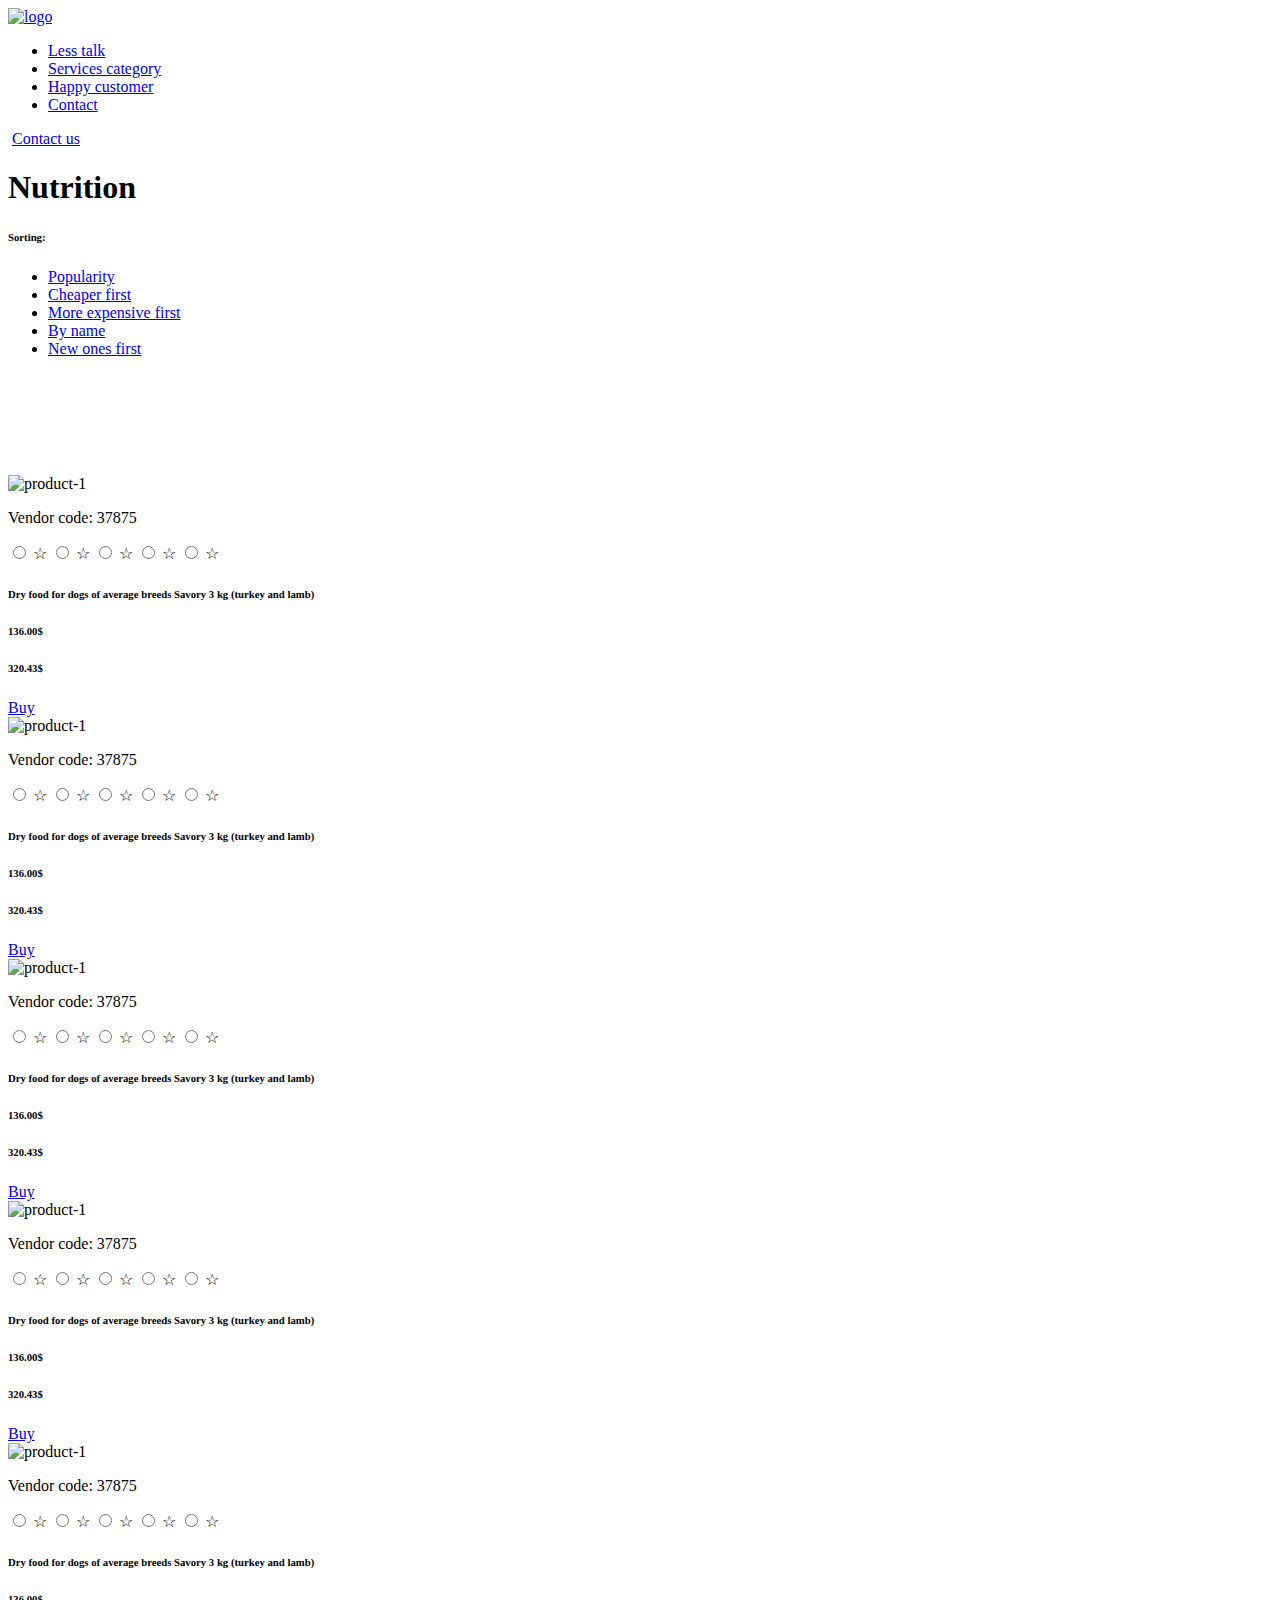
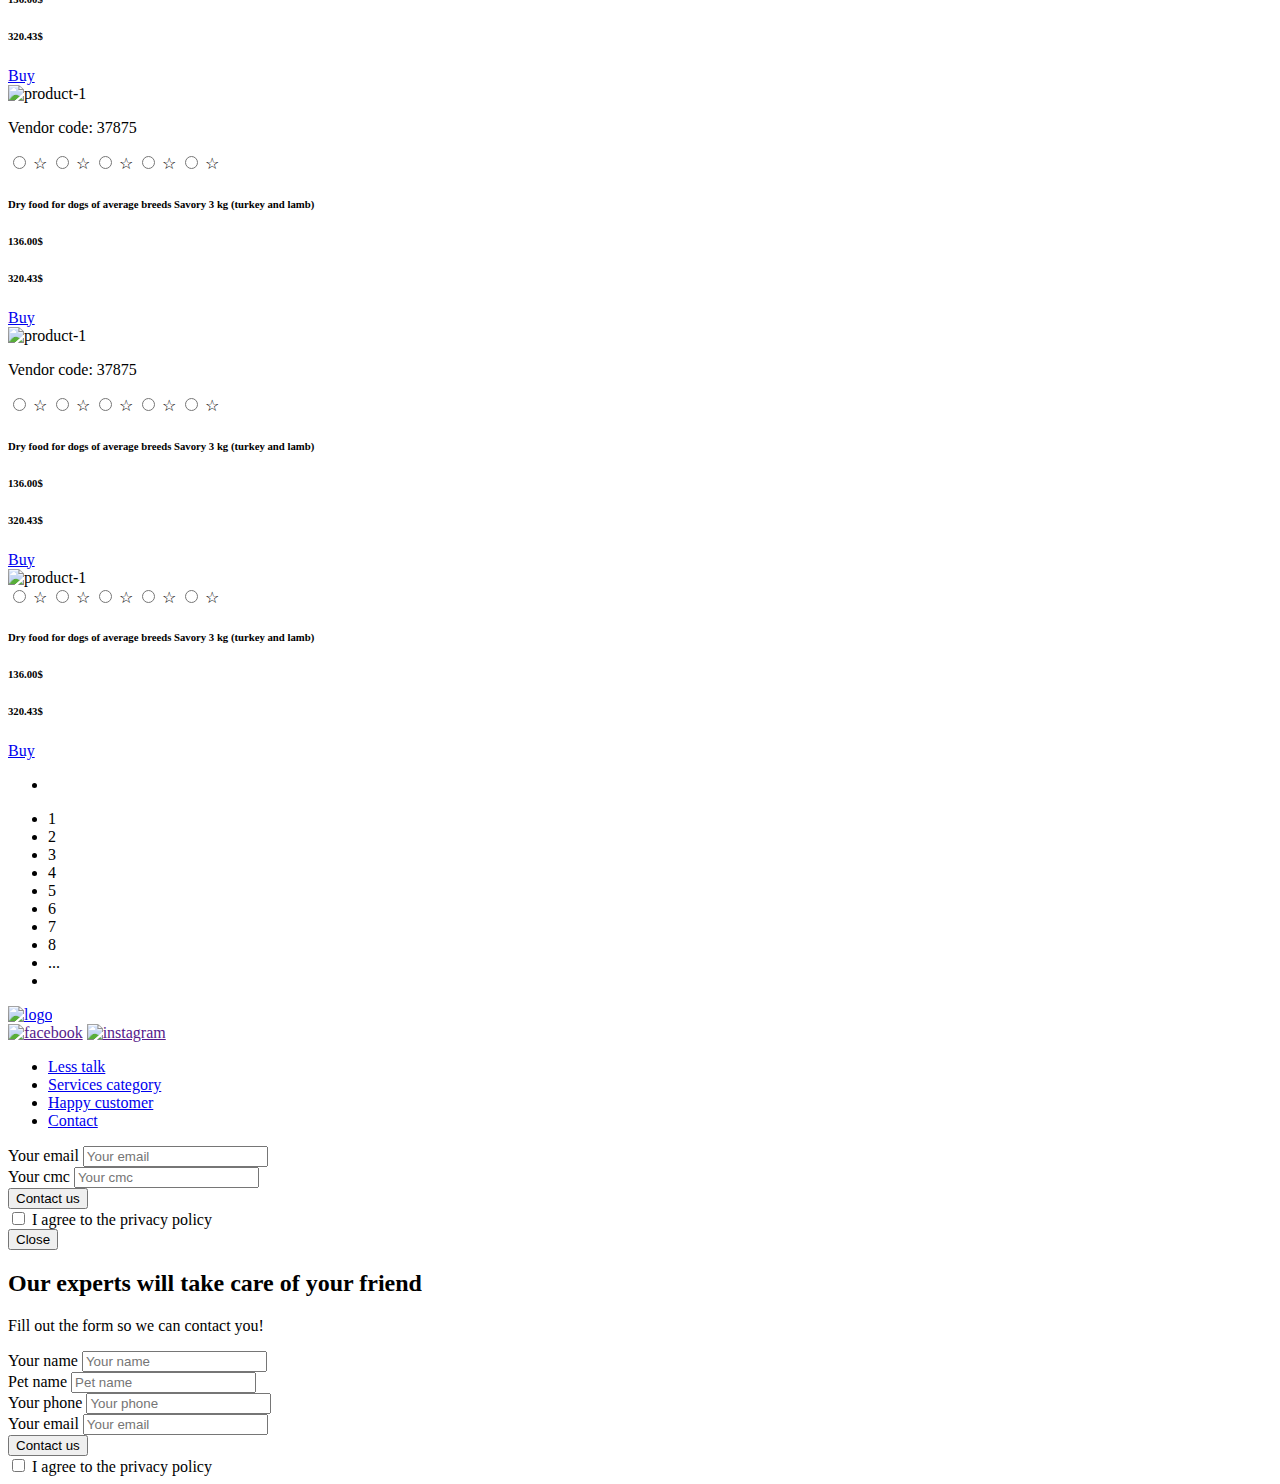
==== nutrition.html @ 40136685 "Add files via upload" ====
<!DOCTYPE html>
<html lang="en">
  <head>
    <meta charset="UTF-8" />
    <meta name="viewport" content="width=device-width, initial-scale=1.0" />
    <link rel="stylesheet" href="./css/styles.min.css" />
    <title>Dog Club</title>
    <!-- ------------------------slider link -------------------- -->
    <link
      rel="stylesheet"
      href="https://cdn.jsdelivr.net/npm/swiper@9/swiper-bundle.min.css"
    />
  </head>
  <body>
    <!-- ========================================================== -->
    <header class="header">
      <div class="wrapper">
        <div clas=" wrapper-absolute">
          <div class="header__wrapper">
            <nav class="header__nav">
              <a href="/"
                ><img class="logo" src="../images/logo.svg" alt="logo"
              /></a>
              <ul class="header__list">
                <li>
                  <a class="text-link" href="#less-talk">Less talk</a>
                </li>
                <li>
                  <a class="text-link active" href="#service-category"
                    >Services category</a
                  >
                </li>
                <li>
                  <a class="text-link" href="#happy-customer">Happy customer</a>
                </li>
                <li><a class="text-link" href="#contact">Contact</a></li>
              </ul>
              <div class="header__cart-button">
                <a href=""><img src="../images/cart.svg" alt="" /></a>
                <a class="button modal-btn-open" type="submit" href="#"
                  >Contact us</a
                >
              </div>
            </nav>
          </div>
        </div>
      </div>
    </header>
    <!-- ========================================================== -->
    <section class="main-section">
      <div class="main-wrapper">
        <div class="main-section__wrapper">
          <h1 class="text-h2-orange">Nutrition</h1>
          <div class="main-section__sort">
            <div class="main-section__sorting">
              <h6 class="text-h6-bold">Sorting:</h6>
              <ul class="main-section__list">
                <li class="main-section__item active">
                  <a class="text-h4-black" href="#">Popularity</a>
                </li>
                <li class="main-section__item">
                  <a class="text-h4-black" href="#">Cheaper first</a>
                </li>
                <li class="main-section__item">
                  <a class="text-h4-black" href="#">More expensive first</a>
                </li>
                <li class="main-section__item"><a href="#">By name</a></li>
                <li class="main-section__item">
                  <a class="text-h4-black" href="#">New ones first</a>
                </li>
              </ul>
            </div>
          </div>
        </div>
      </div>
    </section>
    <!-- ========================================================== -->
    <section class="products">
      <div class="main-wrapper">
        <div class="products-section__wrapper">
          <svg class="paw-18" width="97" height="97">
            <use href="./images/sprite.svg#icon-paw"></use>
          </svg>

          <svg class="paw-19" width="97" height="97">
            <use href="./images/sprite.svg#icon-paw"></use>
          </svg>

          <svg class="paw-20" width="97" height="97">
            <use href="./images/sprite.svg#icon-paw"></use>
          </svg>

          <svg class="paw-21" width="97" height="97">
            <use href="./images/sprite.svg#icon-paw"></use>
          </svg>

          <svg class="paw-22" width="97" height="97">
            <use href="./images/sprite.svg#icon-paw"></use>
          </svg>

          <svg class="paw-23" width="97" height="97">
            <use href="./images/sprite.svg#icon-paw"></use>
          </svg>
          <div class="products__grid">
            <div class="products__grid-item">
              <div class="products__grid-img">
                <img src="../images/products/product-1.png" alt="product-1" />
              </div>
              <div class="products__rating">
                <p>Vendor code: 37875</p>

                <div class="rating">
                  <input
                    class="rating__input"
                    type="radio"
                    id="1"
                    name="rating"
                  />
                  <label class="rating__label" for="1">☆</label>

                  <input
                    class="rating__input"
                    type="radio"
                    id="2"
                    name="rating"
                  />
                  <label class="rating__label" for="2">☆</label>

                  <input
                    class="rating__input"
                    type="radio"
                    id="3"
                    name="rating"
                  />
                  <label class="rating__label" for="3">☆</label>

                  <input
                    class="rating__input"
                    type="radio"
                    id="4"
                    name="rating"
                  />
                  <label class="rating__label" for="4">☆</label>

                  <input
                    class="rating__input"
                    type="radio"
                    id="5"
                    name="rating"
                  />
                  <label class="rating__label" for="5">☆</label>
                </div>
              </div>
              <div class="products__block">
                <h6 class="text-h4-black centered">
                  Dry food for dogs of average breeds Savory 3 kg (turkey and
                  lamb)
                </h6>
                <div class="products__price-block">
                  <h6 class="products__price-sale">136.00$</h6>
                  <h6 class="products__price">320.43$</h6>
                </div>
              </div>
              <a class="products__button" href="#">Buy</a>
            </div>

            <div class="products__grid-item">
              <div class="products__grid-img">
                <img src="../images/products/product-1.png" alt="product-1" />
              </div>
              <div class="products__rating">
                <p>Vendor code: 37875</p>

                <div class="rating">
                  <input
                    class="rating__input"
                    type="radio"
                    id="1"
                    name="rating"
                  />
                  <label class="rating__label" for="1">☆</label>

                  <input
                    class="rating__input"
                    type="radio"
                    id="2"
                    name="rating"
                  />
                  <label class="rating__label" for="2">☆</label>

                  <input
                    class="rating__input"
                    type="radio"
                    id="3"
                    name="rating"
                  />
                  <label class="rating__label" for="3">☆</label>

                  <input
                    class="rating__input"
                    type="radio"
                    id="4"
                    name="rating"
                  />
                  <label class="rating__label" for="4">☆</label>

                  <input
                    class="rating__input"
                    type="radio"
                    id="5"
                    name="rating"
                  />
                  <label class="rating__label" for="5">☆</label>
                </div>
              </div>
              <div class="products__block">
                <h6 class="text-h4-black centered">
                  Dry food for dogs of average breeds Savory 3 kg (turkey and
                  lamb)
                </h6>
                <div class="products__price-block">
                  <h6 class="products__price-sale">136.00$</h6>
                  <h6 class="products__price">320.43$</h6>
                </div>
              </div>
              <a class="products__button" href="#">Buy</a>
            </div>

            <div class="products__grid-item">
              <div class="products__grid-img">
                <img src="../images/products/product-1.png" alt="product-1" />
              </div>
              <div class="products__rating">
                <p>Vendor code: 37875</p>

                <div class="rating">
                  <input
                    class="rating__input"
                    type="radio"
                    id="1"
                    name="rating"
                  />
                  <label class="rating__label" for="1">☆</label>

                  <input
                    class="rating__input"
                    type="radio"
                    id="2"
                    name="rating"
                  />
                  <label class="rating__label" for="2">☆</label>

                  <input
                    class="rating__input"
                    type="radio"
                    id="3"
                    name="rating"
                  />
                  <label class="rating__label" for="3">☆</label>

                  <input
                    class="rating__input"
                    type="radio"
                    id="4"
                    name="rating"
                  />
                  <label class="rating__label" for="4">☆</label>

                  <input
                    class="rating__input"
                    type="radio"
                    id="5"
                    name="rating"
                  />
                  <label class="rating__label" for="5">☆</label>
                </div>
              </div>
              <div class="products__block">
                <h6 class="text-h4-black centered">
                  Dry food for dogs of average breeds Savory 3 kg (turkey and
                  lamb)
                </h6>
                <div class="products__price-block">
                  <h6 class="products__price-sale">136.00$</h6>
                  <h6 class="products__price">320.43$</h6>
                </div>
              </div>
              <a class="products__button" href="#">Buy</a>
            </div>

            <div class="products__grid-item">
              <div class="products__grid-img">
                <img src="../images/products/product-1.png" alt="product-1" />
              </div>
              <div class="products__rating">
                <p>Vendor code: 37875</p>

                <div class="rating">
                  <input
                    class="rating__input"
                    type="radio"
                    id="1"
                    name="rating"
                  />
                  <label class="rating__label" for="1">☆</label>

                  <input
                    class="rating__input"
                    type="radio"
                    id="2"
                    name="rating"
                  />
                  <label class="rating__label" for="2">☆</label>

                  <input
                    class="rating__input"
                    type="radio"
                    id="3"
                    name="rating"
                  />
                  <label class="rating__label" for="3">☆</label>

                  <input
                    class="rating__input"
                    type="radio"
                    id="4"
                    name="rating"
                  />
                  <label class="rating__label" for="4">☆</label>

                  <input
                    class="rating__input"
                    type="radio"
                    id="5"
                    name="rating"
                  />
                  <label class="rating__label" for="5">☆</label>
                </div>
              </div>
              <div class="products__block">
                <h6 class="text-h4-black centered">
                  Dry food for dogs of average breeds Savory 3 kg (turkey and
                  lamb)
                </h6>
                <div class="products__price-block">
                  <h6 class="products__price-sale">136.00$</h6>
                  <h6 class="products__price">320.43$</h6>
                </div>
              </div>
              <a class="products__button" href="#">Buy</a>
            </div>

            <div class="products__grid-item">
              <div class="products__grid-img">
                <img src="../images/products/product-1.png" alt="product-1" />
              </div>
              <div class="products__rating">
                <p>Vendor code: 37875</p>

                <div class="rating">
                  <input
                    class="rating__input"
                    type="radio"
                    id="1"
                    name="rating"
                  />
                  <label class="rating__label" for="1">☆</label>

                  <input
                    class="rating__input"
                    type="radio"
                    id="2"
                    name="rating"
                  />
                  <label class="rating__label" for="2">☆</label>

                  <input
                    class="rating__input"
                    type="radio"
                    id="3"
                    name="rating"
                  />
                  <label class="rating__label" for="3">☆</label>

                  <input
                    class="rating__input"
                    type="radio"
                    id="4"
                    name="rating"
                  />
                  <label class="rating__label" for="4">☆</label>

                  <input
                    class="rating__input"
                    type="radio"
                    id="5"
                    name="rating"
                  />
                  <label class="rating__label" for="5">☆</label>
                </div>
              </div>
              <div class="products__block">
                <h6 class="text-h4-black centered">
                  Dry food for dogs of average breeds Savory 3 kg (turkey and
                  lamb)
                </h6>
                <div class="products__price-block">
                  <h6 class="products__price-sale">136.00$</h6>
                  <h6 class="products__price">320.43$</h6>
                </div>
              </div>
              <a class="products__button" href="#">Buy</a>
            </div>

            <div class="products__grid-item">
              <div class="products__grid-img">
                <img src="../images/products/product-1.png" alt="product-1" />
              </div>
              <div class="products__rating">
                <p>Vendor code: 37875</p>

                <div class="rating">
                  <input
                    class="rating__input"
                    type="radio"
                    id="1"
                    name="rating"
                  />
                  <label class="rating__label" for="1">☆</label>

                  <input
                    class="rating__input"
                    type="radio"
                    id="2"
                    name="rating"
                  />
                  <label class="rating__label" for="2">☆</label>

                  <input
                    class="rating__input"
                    type="radio"
                    id="3"
                    name="rating"
                  />
                  <label class="rating__label" for="3">☆</label>

                  <input
                    class="rating__input"
                    type="radio"
                    id="4"
                    name="rating"
                  />
                  <label class="rating__label" for="4">☆</label>

                  <input
                    class="rating__input"
                    type="radio"
                    id="5"
                    name="rating"
                  />
                  <label class="rating__label" for="5">☆</label>
                </div>
              </div>
              <div class="products__block">
                <h6 class="text-h4-black centered">
                  Dry food for dogs of average breeds Savory 3 kg (turkey and
                  lamb)
                </h6>
                <div class="products__price-block">
                  <h6 class="products__price-sale">136.00$</h6>
                  <h6 class="products__price">320.43$</h6>
                </div>
              </div>
              <a class="products__button" href="#">Buy</a>
            </div>

            <div class="products__grid-item">
              <div class="products__grid-img">
                <img src="../images/products/product-1.png" alt="product-1" />
              </div>
              <div class="products__rating">
                <p>Vendor code: 37875</p>

                <div class="rating">
                  <input
                    class="rating__input"
                    type="radio"
                    id="1"
                    name="rating"
                  />
                  <label class="rating__label" for="1">☆</label>

                  <input
                    class="rating__input"
                    type="radio"
                    id="2"
                    name="rating"
                  />
                  <label class="rating__label" for="2">☆</label>

                  <input
                    class="rating__input"
                    type="radio"
                    id="3"
                    name="rating"
                  />
                  <label class="rating__label" for="3">☆</label>

                  <input
                    class="rating__input"
                    type="radio"
                    id="4"
                    name="rating"
                  />
                  <label class="rating__label" for="4">☆</label>

                  <input
                    class="rating__input"
                    type="radio"
                    id="5"
                    name="rating"
                  />
                  <label class="rating__label" for="5">☆</label>
                </div>
              </div>
              <div class="products__block">
                <h6 class="text-h4-black centered">
                  Dry food for dogs of average breeds Savory 3 kg (turkey and
                  lamb)
                </h6>
                <div class="products__price-block">
                  <h6 class="products__price-sale">136.00$</h6>
                  <h6 class="products__price">320.43$</h6>
                </div>
              </div>
              <a class="products__button" href="#">Buy</a>
            </div>

            <div class="products__grid-item">
              <div class="products__grid-img">
                <img src="../images/products/product-1.png" alt="product-1" />
              </div>
              <div class="rating">
                <input
                  class="rating__input"
                  type="radio"
                  id="1"
                  name="rating"
                />
                <label class="rating__label" for="1">☆</label>

                <input
                  class="rating__input"
                  type="radio"
                  id="2"
                  name="rating"
                />
                <label class="rating__label" for="2">☆</label>

                <input
                  class="rating__input"
                  type="radio"
                  id="3"
                  name="rating"
                />
                <label class="rating__label" for="3">☆</label>

                <input
                  class="rating__input"
                  type="radio"
                  id="4"
                  name="rating"
                />
                <label class="rating__label" for="4">☆</label>

                <input
                  class="rating__input"
                  type="radio"
                  id="5"
                  name="rating"
                />
                <label class="rating__label" for="5">☆</label>
              </div>
              <div class="products__block">
                <h6 class="text-h4-black centered">
                  Dry food for dogs of average breeds Savory 3 kg (turkey and
                  lamb)
                </h6>
                <div class="products__price-block">
                  <h6 class="products__price-sale">136.00$</h6>
                  <h6 class="products__price">320.43$</h6>
                </div>
              </div>
              <a class="products__button" href="#">Buy</a>
            </div>
          </div>
        </div>
        <div class="products__pagination-wrapper">
          <div class="products__pagination">
            <ul class="products__pagination-list">
              <li><div class="button__arrow-left arrow-left"></div></li>
              <li>1</li>
              <li>2</li>
              <li>3</li>
              <li>4</li>
              <li>5</li>
              <li>6</li>
              <li>7</li>
              <li>8</li>
              <li>...</li>
              <li><div class="button__arrow-right arrow-right"></div></li>
            </ul>
          </div>
        </div>
      </div>
    </section>
    <!-- ========================================================== -->
    <footer class="footer">
      <div class="wrapper">
        <div class="footer__wrapper">
          <div class="footer__left-block">
            <a href="/"
              ><img class="footer__logo" src="../images/logo.svg" alt="logo"
            /></a>
            <div class="footer__social">
              <a href=""><img src="../images/facebook.png" alt="facebook" /></a>
              <a href=""
                ><img src="../images/instagram.png" alt="instagram"
              /></a>
            </div>
          </div>
          <ul class="footer__list">
            <li><a class="text-link" href="#less-talk">Less talk</a></li>
            <li>
              <a class="text-link" href="#service-category"
                >Services category</a
              >
            </li>
            <li>
              <a class="text-link" href="#happy-customer">Happy customer</a>
            </li>
            <li><a class="text-link" href="#contact">Contact</a></li>
          </ul>

          <div class="footer__right-block">
            <!-- ------- form----------- -->
            <form class="footer-form" action="">
              <div class="footer-form__field">
                <label class="input__label visually-hidden" for="email">
                  Your email
                </label>

                <input
                  class="footer-form__input-email input__control-footer text-form-footer footer-form__input"
                  type="text"
                  name="email"
                  id="email"
                  placeholder="Your email"
                  required
                />
              </div>

              <div class="footer-form__field">
                <label class="input__label visually-hidden" for="cmc">
                  Your cmc
                </label>

                <input
                  class="footer-form__input input__control-footer text-form-footer"
                  type="text"
                  name="cmc"
                  id="cmc"
                  placeholder="Your cmc"
                  required
                />
              </div>

              <div class="footer-form__button-policy">
                <button class="footer-form__button button" type="submit">
                  Contact us
                </button>
                <div class="footer-form__field input">
                  <input
                    class="footer-form__policy"
                    type="checkbox"
                    name="checkbox"
                    id="checkbox"
                    placeholder="I agree to the privacy policy"
                    required
                  />
                  <label class="footer-form__label-policy" for="email">
                    I agree to the privacy policy
                  </label>
                </div>
              </div>
            </form>
          </div>
        </div>
      </div>
    </footer>
    <!-- ========================================================== -->
    <!--  modal -->
    <div class="backdrop is-hidden">
      <div class="modal">
        <button class="modal__btn-close modal-btn-close" type="button">
          Close
        </button>
        <div class="modal__block">
          <div class="modal__title">
            <h2 class="text-h2 centered">
              Our experts will take care of your friend
            </h2>
            <p class="text-p text-p--grey">
              Fill out the form so we can contact you!
            </p>
          </div>
          <form name="contact-form" autocomplete="off">
            <div class="contact-form__field contact-form-input">
              <label
                class="contact-form-input__label visually-hidden"
                for="user-name"
              >
                Your name
              </label>
              <input
                class="contact-form-input__control contact-form__user-name"
                type="text"
                name="user-name"
                id="user-name"
                placeholder="Your name"
                required
              />
            </div>

            <div class="contact-form__field contact-form-input">
              <label
                class="contact-form-input__label visually-hidden"
                for="pet-name"
              >
                Pet name
              </label>
              <input
                class="contact-form-input__control contact-form__pet-name"
                type="text"
                name="pet-name"
                id="pet-name"
                placeholder="Pet name"
                required
              />
            </div>

            <div class="contact-form__field contact-form-input">
              <label
                class="contact-form-input__label visually-hidden"
                for="phone"
              >
                Your phone
              </label>
              <input
                class="contact-form-input__control contact-form__phone"
                type="text"
                name="phone"
                id="pet-name"
                placeholder="Your phone"
                required
              />
            </div>

            <div class="contact-form__field contact-form-input">
              <label
                class="contact-form-input__label visually-hidden"
                for="email"
              >
                Your email
              </label>
              <input
                class="contact-form-input__control contact-form__email"
                type="text"
                name="email"
                id="email"
                placeholder="Your email"
                required
              />
            </div>

            <div class="contact-form__button-policy">
              <button
                class="experts-section__button contact-form__button button"
                type="submit"
              >
                Contact us
              </button>

              <div class="contact-form__field input">
                <input
                  class="contact-form__policy"
                  type="checkbox"
                  name="checkbox"
                  id="checkbox"
                  placeholder="I agree to the privacy policy"
                  required
                />
                <label class="contact-form__label-policy" for="email">
                  I agree to the privacy policy
                </label>
              </div>
            </div>
          </form>
        </div>
      </div>
    </div>
    <!-- ----------------- scripts js ----------------------------- -->
    <script src="https://cdn.jsdelivr.net/npm/swiper@9/swiper-bundle.min.js"></script>
    <script src="./js/slider.js"></script>
    <script src="./js/modal.js"></script>
  </body>
</html>
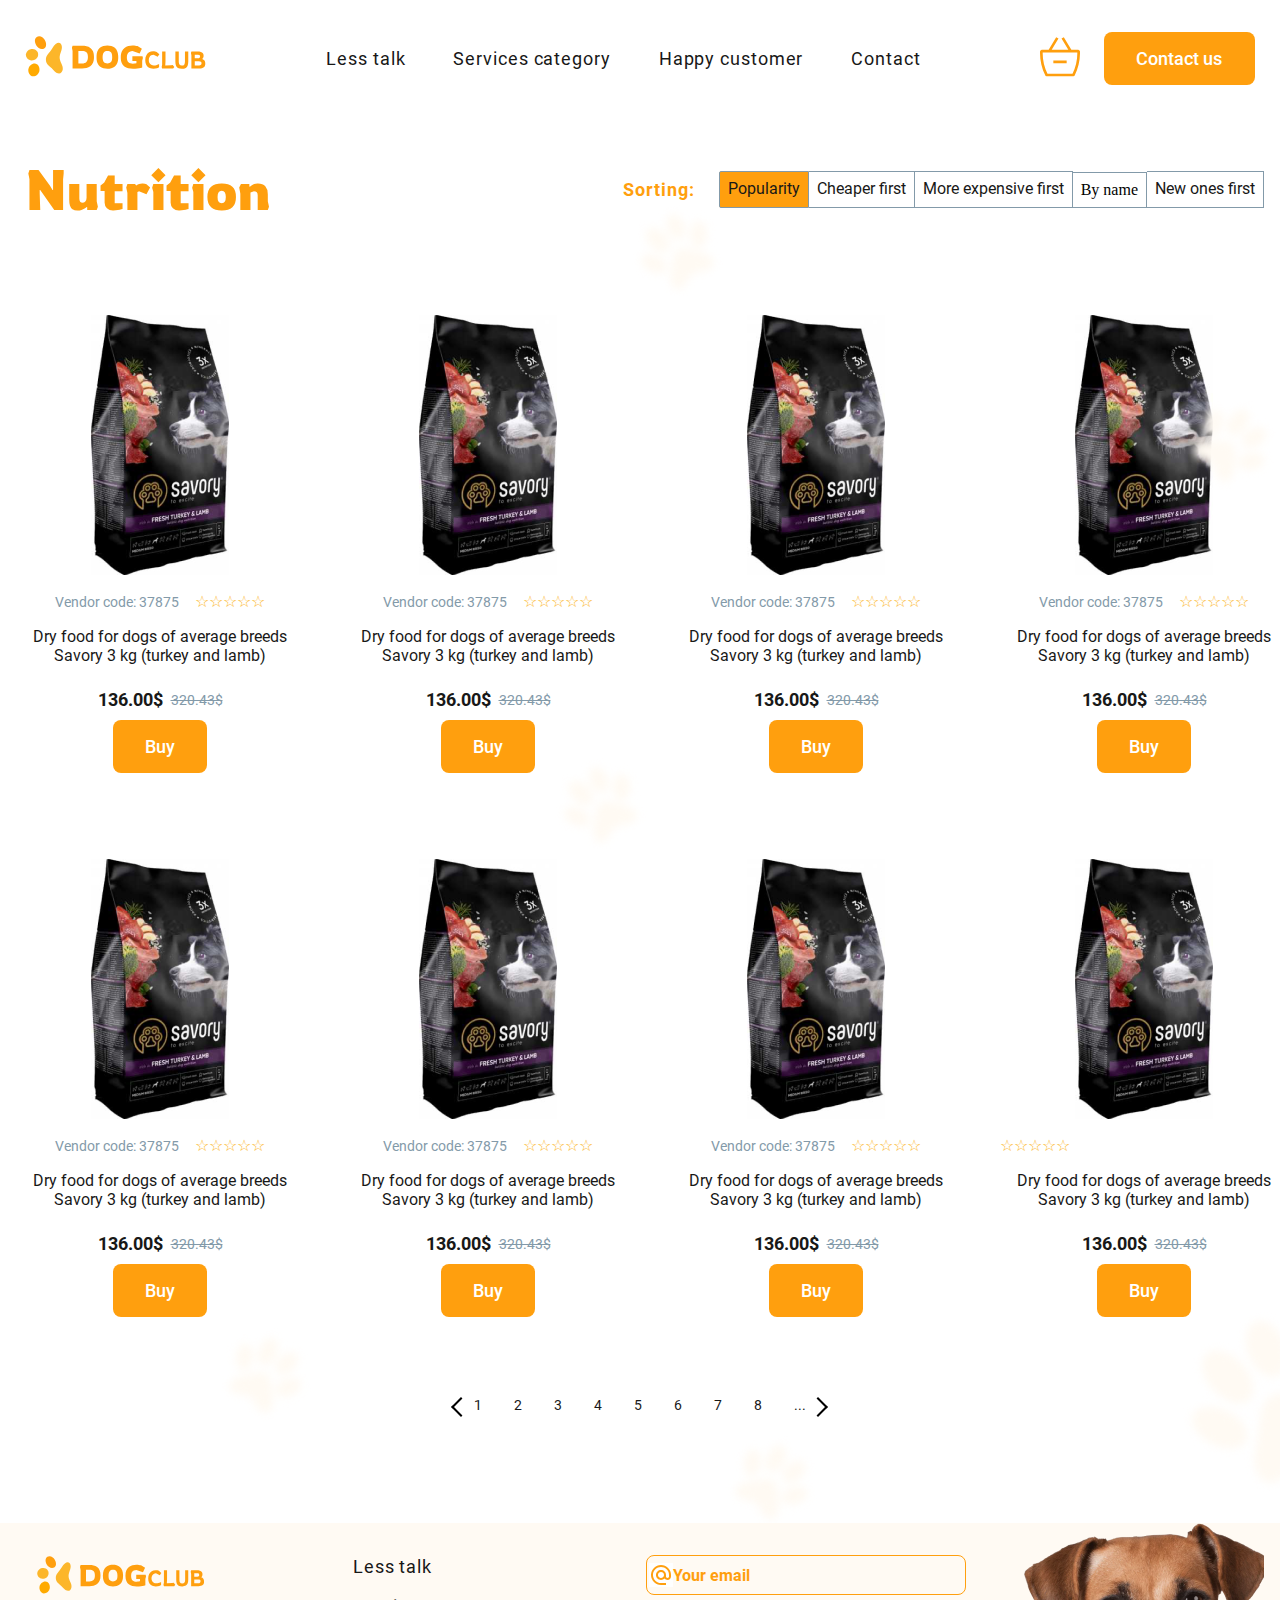
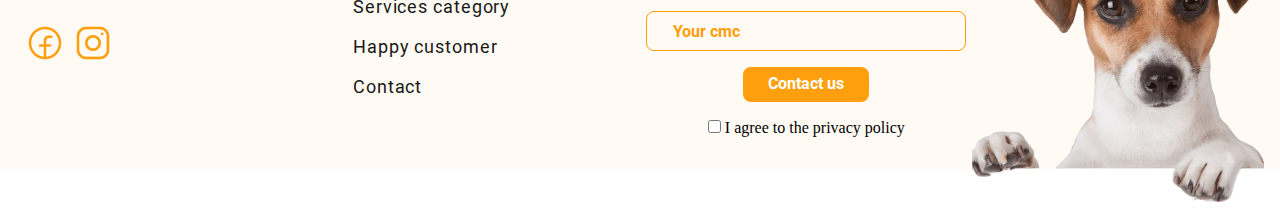
==== commit b95ae594: "Add files via upload" ====
--- a/nutrition.html
+++ b/nutrition.html
@@ -79,27 +79,27 @@
       <div class="main-wrapper">
         <div class="products-section__wrapper">
           <svg class="paw-18" width="97" height="97">
-            <use href="./images/sprite.svg#icon-paw"></use>
+            <use href="../images/sprite.svg#icon-paw"></use>
           </svg>
 
           <svg class="paw-19" width="97" height="97">
-            <use href="./images/sprite.svg#icon-paw"></use>
+            <use href="../images/sprite.svg#icon-paw"></use>
           </svg>
 
           <svg class="paw-20" width="97" height="97">
-            <use href="./images/sprite.svg#icon-paw"></use>
+            <use href="../images/sprite.svg#icon-paw"></use>
           </svg>
 
           <svg class="paw-21" width="97" height="97">
-            <use href="./images/sprite.svg#icon-paw"></use>
+            <use href="../images/sprite.svg#icon-paw"></use>
           </svg>
 
           <svg class="paw-22" width="97" height="97">
-            <use href="./images/sprite.svg#icon-paw"></use>
+            <use href="../images/sprite.svg#icon-paw"></use>
           </svg>
 
           <svg class="paw-23" width="97" height="97">
-            <use href="./images/sprite.svg#icon-paw"></use>
+            <use href="../images/sprite.svg#icon-paw"></use>
           </svg>
           <div class="products__grid">
             <div class="products__grid-item">
--- a/css/styles.min.css
+++ b/css/styles.min.css
@@ -0,0 +1 @@
+/*! normalize.css v8.0.1 | MIT License | github.com/necolas/normalize.css */html{line-height:1.15;-webkit-text-size-adjust:100%}body{margin:0}main{display:block}h1{font-size:2em;margin:.67em 0}hr{-webkit-box-sizing:content-box;box-sizing:content-box;height:0;overflow:visible}pre{font-family:monospace,monospace;font-size:1em}a{background-color:rgba(0,0,0,0)}abbr[title]{border-bottom:none;text-decoration:underline;-webkit-text-decoration:underline dotted;text-decoration:underline dotted}b,strong{font-weight:bolder}code,kbd,samp{font-family:monospace,monospace;font-size:1em}small{font-size:80%}sub,sup{font-size:75%;line-height:0;position:relative;vertical-align:baseline}sub{bottom:-0.25em}sup{top:-0.5em}img{border-style:none}button,input,optgroup,select,textarea{font-family:inherit;font-size:100%;line-height:1.15;margin:0}button,input{overflow:visible}button,select{text-transform:none}button,[type=button],[type=reset],[type=submit]{-webkit-appearance:button}button::-moz-focus-inner,[type=button]::-moz-focus-inner,[type=reset]::-moz-focus-inner,[type=submit]::-moz-focus-inner{border-style:none;padding:0}button:-moz-focusring,[type=button]:-moz-focusring,[type=reset]:-moz-focusring,[type=submit]:-moz-focusring{outline:1px dotted ButtonText}fieldset{padding:.35em .75em .625em}legend{-webkit-box-sizing:border-box;box-sizing:border-box;color:inherit;display:table;max-width:100%;padding:0;white-space:normal}progress{vertical-align:baseline}textarea{overflow:auto}[type=checkbox],[type=radio]{-webkit-box-sizing:border-box;box-sizing:border-box;padding:0}[type=number]::-webkit-inner-spin-button,[type=number]::-webkit-outer-spin-button{height:auto}[type=search]{-webkit-appearance:textfield;outline-offset:-2px}[type=search]::-webkit-search-decoration{-webkit-appearance:none}::-webkit-file-upload-button{-webkit-appearance:button;font:inherit}details{display:block}summary{display:list-item}template{display:none}[hidden]{display:none}html{-webkit-box-sizing:border-box;box-sizing:border-box}*{-webkit-box-sizing:border-box;box-sizing:border-box}*,*::before,*::after{-webkit-box-sizing:inherit;box-sizing:inherit}body{margin:0;background-color:#fff}a,ul,li,img,svg{margin:0;padding:0}h1,h2,h3,h4,h5,h6,p{margin:0;padding:0}ul{list-style:none}a{text-decoration:none;color:inherit}:root{--dog-landing-3-background: #fff;--dog-landing-3-c-4: #181817;--dog-landing-31: #ff9f0e;--dog-landing-3-c-5: #f1f3ff;--text-count: #fa0;--dog-landing-3-c-6: #839aa9;--dog-landing-32: #fcb62a}@font-face{font-display:swap;font-family:"Roboto";font-style:normal;font-weight:300;src:url("../fonts/roboto-v30-latin-300.woff2") format("woff2")}@font-face{font-display:swap;font-family:"Roboto";font-style:normal;font-weight:400;src:url("../fonts/roboto-v30-latin-regular.woff2") format("woff2")}@font-face{font-display:swap;font-family:"Roboto";font-style:normal;font-weight:500;src:url("../fonts/roboto-v30-latin-500.woff2") format("woff2")}@font-face{font-display:swap;font-family:"Roboto";font-style:normal;font-weight:700;src:url("../fonts/roboto-v30-latin-700.woff2") format("woff2")}@font-face{font-display:swap;font-family:"Roboto";font-style:normal;font-weight:900;src:url("../fonts/roboto-v30-latin-900.woff2") format("woff2")}@font-face{font-display:swap;font-family:"Rowdies";font-style:normal;font-weight:300;src:url("../fonts/rowdies-v17-latin-300.woff2") format("woff2")}@font-face{font-display:swap;font-family:"Rowdies";font-style:normal;font-weight:400;src:url("../fonts/rowdies-v17-latin-regular.woff2") format("woff2")}@font-face{font-display:swap;font-family:"Rowdies";font-style:normal;font-weight:700;src:url("../fonts/rowdies-v17-latin-700.woff2") format("woff2")}.text-h1{color:var(--dog-landing-3-c-4);text-align:center;font-family:Rowdies;font-size:32px;font-style:normal;font-weight:400;line-height:1.24}@media screen and (min-width: 768px){.text-h1{font-size:72px;letter-spacing:3.6px;text-align:left}}.text-h2{color:var(--dog-landing-3-c-4);font-family:Rowdies;font-size:32px;font-style:normal;font-weight:400;line-height:1.24}@media screen and (min-width: 768px){.text-h2{font-size:56px}}.text-h2-orange{font-family:Rowdies;font-size:56px;font-style:normal;font-weight:400;line-height:1.24;color:var(--dog-landing-31)}.text-h3{color:var(--dog-landing-3-background);font-family:Roboto;font-size:24px;font-style:normal;font-weight:600;line-height:1.17}.text-h4{color:var(--dog-landing-3-c-5);font-family:Roboto;font-size:16px;font-style:normal;font-weight:400;line-height:1.17}.text-h4-black{color:var(--dog-landing-3-c-4);font-family:Roboto;font-size:16px;font-style:normal;font-weight:400;line-height:1.17}.text-h6{color:var(--dog-landing-31);font-family:Roboto;font-size:18px;font-style:normal;font-weight:400;line-height:1.33;letter-spacing:.9px}.text-h6-bold{font-weight:600;color:var(--dog-landing-31, #ff9f0e);font-family:Roboto;font-size:18px;font-style:normal;line-height:1.33;letter-spacing:.9px}.text-p{color:var(--dog-landing-3-c-4);text-align:center;font-family:Roboto;font-size:16px;font-style:normal;font-weight:400;line-height:1.17}@media screen and (min-width: 768px){.text-p{font-size:22px;line-height:1.54;text-align:left}}.text-p--card{font-size:16px;color:var(--dog-landing-3-c-5);font-family:Roboto;font-size:16px;font-style:normal;font-weight:400;line-height:1.17}.text-p--grey{color:var(--dog-landing-3-c-6);text-align:center;font-family:Roboto;font-size:18px;font-style:normal;font-weight:400;line-height:1.33;letter-spacing:.9px}.text-link{color:var(--dog-landing-3-c-4);font-family:Roboto;font-size:18px;font-style:normal;font-weight:400;line-height:1.33;letter-spacing:.9px;text-decoration:none}.text-menu-active{color:var(--dog-landing-31)}.text-count{color:var(--text-count);font-family:Roboto;font-size:16px;font-style:normal;font-weight:400;line-height:1.17}.text-category{color:var(--dog-landing-31);font-family:Roboto;font-size:22px;font-style:normal;font-weight:600;line-height:1.17}.text-form{color:var(--dog-landing-31);font-family:Roboto;font-size:18px;font-style:normal;font-weight:400;line-height:1.33;letter-spacing:.9px}.text-form-footer{color:var(--dog-landing-31, #ff9f0e);font-family:Roboto;font-size:16px;font-style:normal;font-weight:700;line-height:normal}.centered{text-align:center}.visually-hidden{position:absolute;left:-10000px;top:auto;width:1px;height:1px;overflow:hidden}.is-scroll-disabled{overflow:hidden}.wrapper{max-width:320px;width:100%;margin:0 auto}@media screen and (min-width: 768px){.wrapper{max-width:1230px}}.wrapper-absolute{position:absolute;left:454px;top:33px}.main-wrapper{max-width:320px;width:100%;margin:0 auto}@media screen and (min-width: 768px){.main-wrapper{max-width:1248px}}.logo{width:92px;height:20px}@media screen and (min-width: 768px){.logo{width:182px;height:43px}}.button{width:151px;height:53px;padding:16px 32px;border-radius:8px;background:var(--dog-landing-31, #ff9f0e);color:var(--beauty-landing-2-background, #fff);font-family:Roboto;font-size:18px;font-style:normal;font-weight:500;line-height:normal;text-decoration:none}.button-content{width:171px}.dog-1{position:absolute;top:456px;left:560px;width:48px;height:48px;-webkit-transform:rotate(-16.064deg);transform:rotate(-16.064deg);-ms-flex-negative:0;flex-shrink:0;border-radius:100%}.dog-2{position:absolute;top:276px;left:1186px;width:48px;height:48px;border-radius:100%}.dog-3{position:absolute;top:178px;left:800px;width:48px;height:48px;border-radius:100%}.paw-1{position:absolute;width:42px;height:42px;-ms-flex-negative:0;flex-shrink:0;fill:#d9a6ff;top:270px;left:698px}.paw-2{position:absolute;width:42px;height:42px;-ms-flex-negative:0;flex-shrink:0;fill:#fcb62a;top:614px;left:584px;-webkit-transform:rotate(242deg);transform:rotate(242deg)}.paw-3{position:absolute;width:42px;height:42px;-ms-flex-negative:0;flex-shrink:0;fill:#ff6e9f;top:416px;left:1228px;-webkit-transform:rotate(72deg);transform:rotate(72deg)}.paw-4{position:absolute;width:97px;height:97px;-ms-flex-negative:0;flex-shrink:0;fill:#fffaf3;-webkit-filter:blur(4px);filter:blur(4px);top:60px;left:728px;-webkit-transform:rotate(58deg);transform:rotate(58deg)}.paw-5{position:absolute;width:97px;height:97px;-ms-flex-negative:0;flex-shrink:0;fill:#fffaf3;-webkit-filter:blur(4px);filter:blur(4px);top:92px;left:1250px;-webkit-transform:rotate(344deg);transform:rotate(344deg)}.paw-6{position:absolute;width:97px;height:97px;-ms-flex-negative:0;flex-shrink:0;fill:#fffaf3;-webkit-filter:blur(4px);filter:blur(4px);top:784px;left:146px;-webkit-transform:rotate(56deg);transform:rotate(56deg)}.paw-7{position:absolute;width:42px;height:42px;-webkit-transform:rotate(312deg);transform:rotate(312deg);-ms-flex-negative:0;flex-shrink:0;fill:#839aa9;top:322px;left:60px}.paw-8{position:absolute;width:42px;height:42px;-ms-flex-negative:0;flex-shrink:0;fill:#839aa9;top:52px;left:176px;-webkit-transform:rotate(353deg);transform:rotate(353deg)}.paw-9{position:absolute;width:42px;height:42px;-webkit-transform:rotate(75deg);transform:rotate(75deg);-ms-flex-negative:0;flex-shrink:0;fill:#839aa9;top:252px;left:430px}.paw-10{position:absolute;width:208px;height:208px;-ms-flex-negative:0;flex-shrink:0;fill:#fffaf3;-webkit-filter:blur(4px);filter:blur(4px);top:-58px;left:1178px;-webkit-transform:rotate(320deg);transform:rotate(320deg)}.paw-11{position:absolute;width:97px;height:97px;-ms-flex-negative:0;flex-shrink:0;fill:#fffaf3;-webkit-filter:blur(4px);filter:blur(4px);top:58px;left:-122px;-webkit-transform:rotate(78deg);transform:rotate(78deg)}.paw-12{position:absolute;width:97px;height:97px;-ms-flex-negative:0;flex-shrink:0;fill:#fffaf3;-webkit-filter:blur(4px);filter:blur(4px);top:442px;left:1022px;-webkit-transform:rotate(45deg);transform:rotate(45deg)}.collar{position:absolute;width:64px;height:64px;top:28px;left:-420px}.toy-1{position:absolute;width:64px;height:54px;top:218px;left:956px}.toy-2{position:absolute;width:64px;height:54px;top:-36px;left:206px}.paw-13{position:absolute;width:64px;height:64px;top:198px;left:596px}.paw-14{position:absolute;width:64px;height:64px;top:110px;left:1388px}.paw-15{position:absolute;width:72px;height:72px;-ms-flex-negative:0;flex-shrink:0;fill:#fffaf3;-webkit-filter:blur(4px);filter:blur(4px);top:12px;left:418px;-webkit-transform:rotate(45deg);transform:rotate(45deg)}.paw-16{position:absolute;width:97px;height:97px;-ms-flex-negative:0;flex-shrink:0;fill:#fffaf3;-webkit-filter:blur(4px);filter:blur(4px);top:4px;right:346px;-webkit-transform:rotate(45deg);transform:rotate(45deg)}.paw-17{position:absolute;width:208px;height:208px;-ms-flex-negative:0;flex-shrink:0;fill:#fffaf3;-webkit-filter:blur(4px);filter:blur(4px);top:436px;left:244px;-webkit-transform:rotate(336deg);transform:rotate(336deg)}.paw-18{position:absolute;width:97px;height:97px;-ms-flex-negative:0;flex-shrink:0;fill:#fffaf3;-webkit-filter:blur(4px);filter:blur(4px);top:94px;left:1168px;-webkit-transform:rotate(55deg);transform:rotate(55deg)}.paw-19{position:absolute;width:97px;height:97px;-ms-flex-negative:0;flex-shrink:0;fill:#fffaf3;-webkit-filter:blur(4px);filter:blur(4px);top:-100px;right:538px;-webkit-transform:rotate(336deg);transform:rotate(336deg)}.paw-20{position:absolute;width:97px;height:97px;-ms-flex-negative:0;flex-shrink:0;fill:#fffaf3;-webkit-filter:blur(4px);filter:blur(4px);top:1024px;left:202px;-webkit-transform:rotate(44deg);transform:rotate(44deg)}.paw-21{position:absolute;width:97px;height:97px;-ms-flex-negative:0;flex-shrink:0;fill:#fffaf3;-webkit-filter:blur(4px);filter:blur(4px);bottom:-172px;right:442px;-webkit-transform:rotate(47deg);transform:rotate(47deg)}.paw-22{position:absolute;width:97px;height:97px;-ms-flex-negative:0;flex-shrink:0;fill:#fffaf3;-webkit-filter:blur(4px);filter:blur(4px);bottom:506px;left:536px;-webkit-transform:rotate(336deg);transform:rotate(336deg)}.paw-23{position:absolute;width:208px;height:208px;-ms-flex-negative:0;flex-shrink:0;fill:#fffaf3;-webkit-filter:blur(4px);filter:blur(4px);bottom:-144px;right:-110px;-webkit-transform:rotate(336deg);transform:rotate(336deg)}.arrow{position:absolute;width:64px;height:48px;-ms-flex-negative:0;flex-shrink:0;fill:#fcb62a;top:152px;left:452px}.arrow-1{position:absolute;width:194px;height:144px;-ms-flex-negative:0;flex-shrink:0;fill:#fcb62a;top:-30px;left:1090px}.video{position:absolute;width:161px;height:123px;top:74px;left:304px}.food{position:absolute;width:72px;height:48px;-ms-flex-negative:0;flex-shrink:0;fill:#839aa9;top:546px;left:212px}.bone-ball{width:32px;height:14px;fill:#fa0}.bone-ball--white{fill:#fff}.bone-ball-block{display:-webkit-box;display:-ms-flexbox;display:flex;gap:8px}.carousel-button{display:-webkit-box;display:-ms-flexbox;display:flex;-webkit-box-align:center;-ms-flex-align:center;align-items:center;-webkit-box-pack:center;-ms-flex-pack:center;justify-content:center;-ms-flex-negative:0;flex-shrink:0;width:44px;height:44px;padding:0;fill:#fff;background-color:#839aa9;border-radius:50%;border:1px solid #839aa9;cursor:pointer}.carousel-button:hover{background-color:#ff9f0e;border:1px solid #ff9f0e;fill:#fff}.carousel-button.next{-webkit-transform:rotate(180deg);transform:rotate(180deg)}.carousel{z-index:1}.carousel__slider{display:-webkit-box;display:-ms-flexbox;display:flex;-webkit-box-align:center;-ms-flex-align:center;align-items:center;-webkit-box-pack:justify;-ms-flex-pack:justify;justify-content:space-between;gap:24px;width:1200px;margin-left:20px;margin-right:20px}.carousel__container{margin:0;padding:0;overflow:hidden}.carousel__list{display:-webkit-box;display:-ms-flexbox;display:flex;-webkit-box-pack:justify;-ms-flex-pack:justify;justify-content:space-between}.carousel__card{max-width:344px;height:456px;-ms-flex-negative:0;flex-shrink:0;border-radius:24px;background:#fa0;position:relative}.carousel__img{border-radius:24px}.carousel__info{position:absolute;top:328px;left:0;display:-webkit-box;display:-ms-flexbox;display:flex;-webkit-box-align:center;-ms-flex-align:center;align-items:center;-webkit-box-orient:vertical;-webkit-box-direction:normal;-ms-flex-direction:column;flex-direction:column;gap:24px;padding:16px 43px 16px 42px;-webkit-box-pack:center;-ms-flex-pack:center;justify-content:center;align-items:center;border-radius:0px 0px 24px 24px;background:var(--dog-landing-3-c-6, #839aa9);padding-left:42px;padding-right:43px}.carousel__info-block{display:-webkit-box;display:-ms-flexbox;display:flex;-webkit-box-orient:vertical;-webkit-box-direction:normal;-ms-flex-direction:column;flex-direction:column;gap:8px}.carousel__ball{display:-webkit-box;display:-ms-flexbox;display:flex;gap:40px}.pagination{margin-top:32px;display:-webkit-box;display:-ms-flexbox;display:flex;-webkit-box-align:center;-ms-flex-align:center;align-items:center;-webkit-box-pack:center;-ms-flex-pack:center;justify-content:center;gap:24px}.pagination__button{width:12px;height:12px;padding:0;background-color:var(--dog-landing-3-c-6);border-radius:50%}.pagination__button--active{background-color:var(--dog-landing-31)}.contact-form{height:373px;height:100%}.contact-form__user-name::-webkit-input-placeholder{background-position:auto center;background-size:32px 32px;padding:8px 8px 8px 40px;background:url("../images/form-icons/your-name.svg") no-repeat;color:var(--dog-landing-31);height:48px}.contact-form__user-name::-moz-placeholder{background-position:auto center;background-size:32px 32px;padding:8px 8px 8px 40px;background:url("../images/form-icons/your-name.svg") no-repeat;color:var(--dog-landing-31);height:48px}.contact-form__user-name:-ms-input-placeholder{background-position:auto center;background-size:32px 32px;padding:8px 8px 8px 40px;background:url("../images/form-icons/your-name.svg") no-repeat;color:var(--dog-landing-31);height:48px}.contact-form__user-name::-ms-input-placeholder{background-position:auto center;background-size:32px 32px;padding:8px 8px 8px 40px;background:url("../images/form-icons/your-name.svg") no-repeat;color:var(--dog-landing-31);height:48px}.contact-form__user-name::placeholder{background-position:auto center;background-size:32px 32px;padding:8px 8px 8px 40px;background:url("../images/form-icons/your-name.svg") no-repeat;color:var(--dog-landing-31);height:48px}.contact-form__pet-name::-webkit-input-placeholder{background-position:auto center;background-size:32px 32px;padding:8px 8px 8px 40px;background:url("../images/form-icons/pet-name.svg") no-repeat;color:var(--dog-landing-31)}.contact-form__pet-name::-moz-placeholder{background-position:auto center;background-size:32px 32px;padding:8px 8px 8px 40px;background:url("../images/form-icons/pet-name.svg") no-repeat;color:var(--dog-landing-31)}.contact-form__pet-name:-ms-input-placeholder{background-position:auto center;background-size:32px 32px;padding:8px 8px 8px 40px;background:url("../images/form-icons/pet-name.svg") no-repeat;color:var(--dog-landing-31)}.contact-form__pet-name::-ms-input-placeholder{background-position:auto center;background-size:32px 32px;padding:8px 8px 8px 40px;background:url("../images/form-icons/pet-name.svg") no-repeat;color:var(--dog-landing-31)}.contact-form__pet-name::placeholder{background-position:auto center;background-size:32px 32px;padding:8px 8px 8px 40px;background:url("../images/form-icons/pet-name.svg") no-repeat;color:var(--dog-landing-31)}.contact-form__phone::-webkit-input-placeholder{background-position:auto center;background-size:32px 32px;padding:8px 8px 8px 40px;background:url("../images/form-icons/phone.svg") no-repeat;color:var(--dog-landing-31);left:8px}.contact-form__phone::-moz-placeholder{background-position:auto center;background-size:32px 32px;padding:8px 8px 8px 40px;background:url("../images/form-icons/phone.svg") no-repeat;color:var(--dog-landing-31);left:8px}.contact-form__phone:-ms-input-placeholder{background-position:auto center;background-size:32px 32px;padding:8px 8px 8px 40px;background:url("../images/form-icons/phone.svg") no-repeat;color:var(--dog-landing-31);left:8px}.contact-form__phone::-ms-input-placeholder{background-position:auto center;background-size:32px 32px;padding:8px 8px 8px 40px;background:url("../images/form-icons/phone.svg") no-repeat;color:var(--dog-landing-31);left:8px}.contact-form__phone::placeholder{background-position:auto center;background-size:32px 32px;padding:8px 8px 8px 40px;background:url("../images/form-icons/phone.svg") no-repeat;color:var(--dog-landing-31);left:8px}.contact-form__cmc::-webkit-input-placeholder{background-position:auto center;left:8px}.contact-form__cmc::-moz-placeholder{background-position:auto center;left:8px}.contact-form__cmc:-ms-input-placeholder{background-position:auto center;left:8px}.contact-form__cmc::-ms-input-placeholder{background-position:auto center;left:8px}.contact-form__cmc::placeholder{background-position:auto center;left:8px}.contact-form__email::-webkit-input-placeholder{background-position:auto center;background:url("../images/form-icons/email.svg") no-repeat;background-size:32px 32px;padding:8px 8px 8px 40px;color:var(--dog-landing-31);left:8px}.contact-form__email::-moz-placeholder{background-position:auto center;background:url("../images/form-icons/email.svg") no-repeat;background-size:32px 32px;padding:8px 8px 8px 40px;color:var(--dog-landing-31);left:8px}.contact-form__email:-ms-input-placeholder{background-position:auto center;background:url("../images/form-icons/email.svg") no-repeat;background-size:32px 32px;padding:8px 8px 8px 40px;color:var(--dog-landing-31);left:8px}.contact-form__email::-ms-input-placeholder{background-position:auto center;background:url("../images/form-icons/email.svg") no-repeat;background-size:32px 32px;padding:8px 8px 8px 40px;color:var(--dog-landing-31);left:8px}.contact-form__email::placeholder{background-position:auto center;background:url("../images/form-icons/email.svg") no-repeat;background-size:32px 32px;padding:8px 8px 8px 40px;color:var(--dog-landing-31);left:8px}.contact-form__button{display:block;margin:0 auto;width:151px;height:53px;border:none}.contact-form__button-policy{display:-webkit-box;display:-ms-flexbox;display:flex;-webkit-box-orient:vertical;-webkit-box-direction:normal;-ms-flex-direction:column;flex-direction:column;-webkit-box-pack:center;-ms-flex-pack:center;justify-content:center;-webkit-box-align:center;-ms-flex-align:center;align-items:center;gap:17px}.contact-form__policy{width:16px;height:16px;-ms-flex-negative:0;flex-shrink:0;border-radius:2px;border:1px solid var(--dog-landing-3-c-6, #839aa9)}.contact-form__policy:hover,.contact-form__policy:focus{background:url("../images/Property-active.svg") no-repeat;background-size:16px 16px;background-color:rgba(0,0,0,0)}.contact-form__label-policy{color:var(--dog-landing-3-c-6, #839aa9);text-align:center;font-family:Roboto;font-size:12px;font-weight:300;line-height:1.17}.contact-form-input{position:relative;text-align:center;margin-bottom:24px}.contact-form-input__control{height:48px;padding:8px 40px;width:600px;border-radius:8px;border:1px solid var(--dog-landing-31)}.contact-form-input__control-footer{padding:8px 24px;height:41px;width:320px;padding:8px 24px;border-radius:8px;border:1px solid var(--dog-landing-31)}.rating{font-size:16px;display:-webkit-box;display:-ms-flexbox;display:flex;-webkit-box-orient:horizontal;-webkit-box-direction:reverse;-ms-flex-direction:row-reverse;flex-direction:row-reverse;-webkit-box-pack:end;-ms-flex-pack:end;justify-content:flex-end}.rating__input{display:none}.rating__label{cursor:pointer;position:relative;color:var(--dog-landing-32)}.rating__label:before{content:"★";position:absolute;opacity:0}.rating__label:hover:before,.rating__label:hover~.rating__label:before{opacity:1 !important}.rating__input:checked+.rating__label:before,.rating__input:checked~.rating__label:before{opacity:1}.rating:hover .rating__input:checked~.rating__label:before{opacity:.3}.rating__input:checked~.rating__label:before{opacity:1}.products__grid{display:grid;grid-template-columns:repeat(4, 1fr);gap:32px 40px;justify-items:center;margin-top:76px}.products__grid-item{max-width:288px;height:512px;border-radius:8px;background:var(--dog-landing-3-background, #fff);text-align:center}.products__grid-item:hover{-webkit-box-shadow:inset 0 -3em 3em rgba(0,0,0,.1),0 0 0 2px #fff,.3em .3em 1em rgba(0,0,0,.3);box-shadow:inset 0 -3em 3em rgba(0,0,0,.1),0 0 0 2px #fff,.3em .3em 1em rgba(0,0,0,.3);-webkit-transition:.7s;transition:.7s}.products__grid-img{padding:14px 75px}.products__rating p{color:var(--dog-landing-3-c-6);text-align:center;font-family:Roboto;font-size:14px;font-style:normal;font-weight:400;line-height:1.17}.products__rating{display:-webkit-box;display:-ms-flexbox;display:flex;-webkit-box-pack:center;-ms-flex-pack:center;justify-content:center;-webkit-box-align:center;-ms-flex-align:center;align-items:center;gap:16px}.products__block{display:-webkit-box;display:-ms-flexbox;display:flex;-webkit-box-orient:vertical;-webkit-box-direction:normal;-ms-flex-direction:column;flex-direction:column;gap:24px;width:256px;-webkit-box-pack:center;-ms-flex-pack:center;justify-content:center;margin:0 auto;margin-top:16px}.products__price-block{display:-webkit-box;display:-ms-flexbox;display:flex;gap:8px;-webkit-box-pack:center;-ms-flex-pack:center;justify-content:center;-webkit-box-align:center;-ms-flex-align:center;align-items:center;margin-bottom:26px}.products__button{width:32px;height:21px;padding:16px 32px;border-radius:8px;background:var(--dog-landing-31, #ff9f0e);color:var(--beauty-landing-2-background, #fff);font-family:Roboto;font-size:18px;font-style:normal;font-weight:500;line-height:normal}.products__price-sale{color:var(--dog-landing-3-c-4, #181817);text-align:center;font-family:Roboto;font-size:18px;font-style:normal;font-weight:600;line-height:normal}.products__price{color:var(--dog-landing-3-c-6, #839aa9);text-align:center;font-family:Roboto;font-size:14px;font-style:normal;font-weight:400;line-height:normal;text-decoration:line-through}.products__pagination-list{display:-webkit-box;display:-ms-flexbox;display:flex;gap:16px;-webkit-box-pack:center;-ms-flex-pack:center;justify-content:center;-webkit-box-align:center;-ms-flex-align:center;align-items:center;margin-top:32px;position:relative}.products__pagination-list li{color:var(--dog-landing-3-c-4, #181817);text-align:center;padding:4px 8px;font-family:Roboto;font-size:14px;font-style:normal;font-weight:400;line-height:normal}.products__pagination-list li:hover{border-radius:2px;background-color:var(--dog-landing-31)}.products__pagination{position:relative;display:-webkit-box;display:-ms-flexbox;display:flex;-webkit-box-pack:center;-ms-flex-pack:center;justify-content:center;-webkit-box-align:center;-ms-flex-align:center;align-items:center}.button__arrow-left{width:32px;height:24px;border-radius:50%}.button__arrow-left::before{position:absolute;content:"";width:14px;height:14px;padding:5px 5px;top:34%;left:11%;-webkit-transform:translate(-50%, -50%);transform:translate(-50%, -50%);-webkit-transform:rotate(225deg);transform:rotate(225deg);border-top:2px solid #000;border-right:2px solid #000}.button__arrow-right{width:32px;height:24px;border-radius:50%}.button__arrow-right:after{position:absolute;content:"";width:14px;height:14px;padding:5px 5px;top:34%;left:86%;-webkit-transform:translate(-50%, -50%);transform:translate(-50%, -50%);-webkit-transform:rotate(45deg);transform:rotate(45deg);border-top:2px solid #000;border-right:2px solid #000}.footer-form{position:relative;display:-webkit-box;display:-ms-flexbox;display:flex;-webkit-box-orient:vertical;-webkit-box-direction:normal;-ms-flex-direction:column;flex-direction:column;gap:16px}.footer-form__input{width:320px;height:40px;background-color:rgba(0,0,0,0);border-radius:8px;border:1px solid var(--dog-landing-31, #ff9f0e)}.footer-form__input-email::-webkit-input-placeholder{background-position:auto center;background:url("../images/form-icons/email.svg") center left no-repeat;background-size:24px 24px;padding:8px 8px 8px 24px;color:var(--dog-landing-31)}.footer-form__input-email::-moz-placeholder{background-position:auto center;background:url("../images/form-icons/email.svg") center left no-repeat;background-size:24px 24px;padding:8px 8px 8px 24px;color:var(--dog-landing-31)}.footer-form__input-email:-ms-input-placeholder{background-position:auto center;background:url("../images/form-icons/email.svg") center left no-repeat;background-size:24px 24px;padding:8px 8px 8px 24px;color:var(--dog-landing-31)}.footer-form__input-email::-ms-input-placeholder{background-position:auto center;background:url("../images/form-icons/email.svg") center left no-repeat;background-size:24px 24px;padding:8px 8px 8px 24px;color:var(--dog-landing-31)}.footer-form__input-email::placeholder{background-position:auto center;background:url("../images/form-icons/email.svg") center left no-repeat;background-size:24px 24px;padding:8px 8px 8px 24px;color:var(--dog-landing-31)}.footer-form__input::-webkit-input-placeholder{color:var(--dog-landing-31, #ff9f0e);font-family:Roboto;font-size:16px;font-style:normal;font-weight:700;line-height:normal;text-align:left;padding:8px 8px 8px 24px;margin:0}.footer-form__input::-moz-placeholder{color:var(--dog-landing-31, #ff9f0e);font-family:Roboto;font-size:16px;font-style:normal;font-weight:700;line-height:normal;text-align:left;padding:8px 8px 8px 24px;margin:0}.footer-form__input:-ms-input-placeholder{color:var(--dog-landing-31, #ff9f0e);font-family:Roboto;font-size:16px;font-style:normal;font-weight:700;line-height:normal;text-align:left;padding:8px 8px 8px 24px;margin:0}.footer-form__input::-ms-input-placeholder{color:var(--dog-landing-31, #ff9f0e);font-family:Roboto;font-size:16px;font-style:normal;font-weight:700;line-height:normal;text-align:left;padding:8px 8px 8px 24px;margin:0}.footer-form__input::placeholder{color:var(--dog-landing-31, #ff9f0e);font-family:Roboto;font-size:16px;font-style:normal;font-weight:700;line-height:normal;text-align:left;padding:8px 8px 8px 24px;margin:0}.footer-form__button{display:-webkit-box;display:-ms-flexbox;display:flex;-webkit-box-orient:vertical;-webkit-box-direction:normal;-ms-flex-direction:column;flex-direction:column;gap:16px;width:126px;height:35px;padding:8px 24px;font-size:16px;font-weight:700;line-height:1.17;margin:0 auto;border:#ffdead}.footer-form__button-policy{display:-webkit-box;display:-ms-flexbox;display:flex;-webkit-box-orient:vertical;-webkit-box-direction:normal;-ms-flex-direction:column;flex-direction:column;-webkit-box-pack:center;-ms-flex-pack:center;justify-content:center;-webkit-box-align:center;-ms-flex-align:center;align-items:center;gap:17px}.footer-form::after{position:absolute;background:url(/images/dog-footer.png);width:292px;height:305px;bottom:-78px;right:-298px;content:""}.backdrop{position:fixed;top:0;right:0;left:0;bottom:0;background-color:rgba(24,24,23,.4);display:-webkit-box;display:-ms-flexbox;display:flex;-webkit-box-align:center;-ms-flex-align:center;align-items:center;-webkit-box-pack:center;-ms-flex-pack:center;justify-content:center;z-index:2}.backdrop.is-hidden{display:none}.mobile-menu{z-index:2;position:fixed;top:0;left:0;right:0;bottom:0;background-color:var(--dog-landing-3-background);-webkit-transform:translateX(100%);transform:translateX(100%);-webkit-transition:-webkit-transform .3s;transition:-webkit-transform .3s;transition:transform .3s;transition:transform .3s, -webkit-transform .3s}.mobile-menu.is-open{-webkit-transform:translateX(0);transform:translateX(0)}.mobile-menu__btn-close{position:absolute;top:16px;right:24px;border:none;background-color:rgba(0,0,0,0);width:24px;height:24px;fill:#ff9f0e}.mobile-menu__list{display:-webkit-box;display:-ms-flexbox;display:flex;-webkit-box-orient:vertical;-webkit-box-direction:normal;-ms-flex-direction:column;flex-direction:column;gap:16px}.mobile-menu__list li a:hover,.mobile-menu__list li a.active{color:var(--dog-landing-31, #ff9f0e)}.mobile-menu__logo{width:92px;height:20px;margin-top:18px;margin-bottom:32px}.mobile-menu__social{margin-top:24px;display:-webkit-box;display:-ms-flexbox;display:flex;gap:8px;width:32px;height:32px}.header__wrapper{padding-top:18px}@media screen and (min-width: 768px){.header__wrapper{padding-top:32px;display:-webkit-box;display:-ms-flexbox;display:flex;-webkit-box-align:center;-ms-flex-align:center;align-items:center;gap:115px}}.header__nav{display:-webkit-box;display:-ms-flexbox;display:flex;-webkit-box-align:center;-ms-flex-align:center;align-items:center;-webkit-box-pack:justify;-ms-flex-pack:justify;justify-content:space-between;-webkit-box-flex:1;-ms-flex-positive:1;flex-grow:1}.header__list{display:none}@media screen and (min-width: 768px){.header__list{display:-webkit-box;display:-ms-flexbox;display:flex;-webkit-box-align:center;-ms-flex-align:center;align-items:center;-webkit-box-pack:justify;-ms-flex-pack:justify;justify-content:space-between;gap:48px;list-style:none}}.header__list li a.ctive,.header__list li a:hover{color:var(--dog-landing-31, #ff9f0e)}.header__cart-button{display:-webkit-box;display:-ms-flexbox;display:flex;-webkit-box-align:center;-ms-flex-align:center;align-items:center;gap:24px}.header__button{display:none}@media screen and (min-width: 768px){.header__button{display:block}}.header__burger{fill:#ff9f0e;border:none;background-color:rgba(0,0,0,0);width:24px;height:24px}@media screen and (min-width: 768px){.header__burger{display:none}}.header__cart{width:24px;height:24px}@media screen and (min-width: 768px){.header__cart{width:40px;height:40px}}.hero-section{background:url(../images/hero-bg.png) center center no-repeat;background-size:625px 323px;-ms-flex-negative:0;flex-shrink:0;height:100%}@media screen and (min-width: 1280px){.hero-section{background-size:1563px 808px}}.hero-section__wrapper{position:relative;padding-top:32px;display:-webkit-box;display:-ms-flexbox;display:flex;gap:65px}@media screen and (min-width: 768px){.hero-section__wrapper{position:relative;padding-top:212px;display:-webkit-box;display:-ms-flexbox;display:flex;gap:65px}}.hero-section__content{display:-webkit-box;display:-ms-flexbox;display:flex;-webkit-box-orient:vertical;-webkit-box-direction:normal;-ms-flex-direction:column;flex-direction:column;gap:24px;width:303px}@media screen and (min-width: 768px){.hero-section__content{width:635px;gap:40px}}.hero-section__img{display:none}@media screen and (min-width: 1280px){.hero-section__img{display:block;padding-top:23px;width:506px;height:516px;margin-bottom:52px}}.hero-section__image{width:506px;height:516px}.hero-section__text-button{display:-webkit-box;display:-ms-flexbox;display:flex;-webkit-box-orient:vertical;-webkit-box-direction:normal;-ms-flex-direction:column;flex-direction:column;gap:16px;width:296px;-webkit-box-pack:center;-ms-flex-pack:center;justify-content:center;-webkit-box-align:center;-ms-flex-align:center;align-items:center}@media screen and (min-width: 768px){.hero-section__text-button{width:499px;gap:24px;-webkit-box-align:start;-ms-flex-align:start;align-items:flex-start}}.needs-section{margin-top:8px;margin-left:2px}.needs-section__wrapper{position:relative}.needs-section__list{display:-webkit-box;display:-ms-flexbox;display:flex;-webkit-box-orient:horizontal;-webkit-box-direction:normal;-ms-flex-direction:row;flex-direction:row;-webkit-box-pack:justify;-ms-flex-pack:justify;justify-content:space-between;margin-top:100px;list-style:none}.needs-section__item{-ms-flex-preferred-size:calc((100% - 24px)/2);flex-basis:calc((100% - 24px)/2)}.needs-section__img{background:url("../images/needs-section-dog.png") 0 106px,url("../images/needs-section-vector.png");background-repeat:no-repeat;width:540px;height:570px;padding:0}.needs-section__content{padding-top:0;display:-webkit-box;display:-ms-flexbox;display:flex;-webkit-box-orient:vertical;-webkit-box-direction:normal;-ms-flex-direction:column;flex-direction:column;gap:40px;width:640px}.needs-section__title{padding-top:85px}.needs-section__text-button{display:-webkit-box;display:-ms-flexbox;display:flex;-webkit-box-orient:vertical;-webkit-box-direction:normal;-ms-flex-direction:column;flex-direction:column;gap:24px}.service-section{margin-bottom:20px;background:url(../images/service-bg.svg) center center no-repeat;background-size:1988px 521px;margin-top:46px;height:100%;height:485px;width:100%}.service-section__wrapper{position:relative;padding-top:52px;min-height:358px}.service-section__list{display:-webkit-box;display:-ms-flexbox;display:flex;-webkit-box-pack:justify;-ms-flex-pack:justify;justify-content:space-between;gap:24px;margin-top:48px}.service-section__item{list-style:none}.service-section__block{padding:47px 71px;display:-webkit-box;display:-ms-flexbox;display:flex;-webkit-box-orient:vertical;-webkit-box-direction:normal;-ms-flex-direction:column;flex-direction:column;-webkit-box-pack:center;-ms-flex-pack:center;justify-content:center;-webkit-box-align:center;-ms-flex-align:center;align-items:center;gap:24px;border-radius:16px;border:1px solid var(--dog-landing-38, #f9f9ff);background:-webkit-gradient(linear, left top, left bottom, from(#fff), to(#fffbf4));background:linear-gradient(180deg, #fff 0%, #fffbf4 100%);-webkit-box-shadow:0px 4px 4px 0px rgba(24,24,23,.05);box-shadow:0px 4px 4px 0px rgba(24,24,23,.05);height:240px}.service-section__block.more{border:none;background:none;-webkit-box-shadow:none;box-shadow:none;border-radius:0;padding:0;display:-webkit-box;display:-ms-flexbox;display:flex;-webkit-box-align:end;-ms-flex-align:end;align-items:flex-end;-webkit-box-orient:horizontal;-webkit-box-direction:normal;-ms-flex-direction:row;flex-direction:row;gap:8px}.customer-section{position:relative}.customer-section__title{margin-bottom:48px}.experts-section{margin-top:-144px;margin-bottom:80px;position:relative;background:url(/images/exsperts-bg.png) center center no-repeat;background-size:2009px 833px}.experts-section__wrapper{display:-webkit-box;display:-ms-flexbox;display:flex;-webkit-box-orient:vertical;-webkit-box-direction:normal;-ms-flex-direction:column;flex-direction:column;-webkit-box-pack:center;-ms-flex-pack:center;justify-content:center;gap:42px}.experts-section__title{position:relative;width:605px;margin:0 auto;display:-webkit-box;display:-ms-flexbox;display:flex;-webkit-box-orient:vertical;-webkit-box-direction:normal;-ms-flex-direction:column;flex-direction:column;gap:16px;margin-top:312px}.experts-section__title::before{position:absolute;background-image:url("../images/dog-left.png");background-repeat:no-repeat;width:488px;height:520px;content:"";top:50px;left:-416px}.experts-section__title::after{position:absolute;background-image:url("../images/dog-right.png");width:322px;height:752px;content:"";top:-140px;right:-416px}.footer{margin-top:102px;background-color:var(--dog-landing-3-c-3, #fffaf3);position:relative;padding:32px 0;background-size:1440px 192px}.footer__wrapper{display:-webkit-box;display:-ms-flexbox;display:flex;-webkit-box-orient:horizontal;-webkit-box-direction:normal;-ms-flex-direction:row;flex-direction:row;gap:136px}.footer__left-block{display:-webkit-box;display:-ms-flexbox;display:flex;-webkit-box-orient:vertical;-webkit-box-direction:normal;-ms-flex-direction:column;flex-direction:column;gap:24px}.footer__logo{width:192px;height:40px}.footer__social{display:-webkit-box;display:-ms-flexbox;display:flex;gap:8px}.footer__social a:hover{color:var(--dog-landing-3-c-6)}.footer__list{display:-webkit-box;display:-ms-flexbox;display:flex;-webkit-box-orient:vertical;-webkit-box-direction:normal;-ms-flex-direction:column;flex-direction:column;-webkit-box-align:start;-ms-flex-align:start;align-items:flex-start;gap:16px;color:var(--dog-landing-3-c-4, #181817);font-family:Roboto;font-size:18px;font-style:normal;font-weight:400;line-height:1.33;letter-spacing:.9px}.footer__list a.active,.footer__list a:hover{color:var(--dog-landing-31, #ff9f0e)}.modal{position:relative;width:880px;height:880px;border-radius:32px;background-color:#fffaf3;padding-top:142px;padding-left:137.5px;padding-right:137.5px}.modal__btn-close{position:absolute;top:40px;right:40px}.modal__block{display:-webkit-box;display:-ms-flexbox;display:flex;-webkit-box-orient:vertical;-webkit-box-direction:normal;-ms-flex-direction:column;flex-direction:column;gap:42px}.main-section{height:70px;margin-top:70px;margin-bottom:32px}.main-section__wrapper{width:1239px;display:-webkit-box;display:-ms-flexbox;display:flex;-webkit-box-align:center;-ms-flex-align:center;align-items:center;-webkit-box-pack:justify;-ms-flex-pack:justify;justify-content:space-between;margin-left:9px}.main-section__sorting{display:-webkit-box;display:-ms-flexbox;display:flex;-webkit-box-align:center;-ms-flex-align:center;align-items:center;gap:24px;min-width:640px}.main-section__list{display:-webkit-box;display:-ms-flexbox;display:flex;-webkit-box-align:center;-ms-flex-align:center;align-items:center}.main-section__item{border-top:1px solid var(--dog-landing-3-c-6);border-right:1px solid var(--dog-landing-3-c-6);border-bottom:1px solid var(--dog-landing-3-c-6);padding:8px}.main-section__item:first-child{border-radius:2px 0px 0px 2px;border:1px solid var(--dog-landing-3-c-6)}.main-section__item.active,.main-section__item:hover{background:var(--dog-landing-31)}.products-section__wrapper{position:relative}/*# sourceMappingURL=styles.min.css.map */